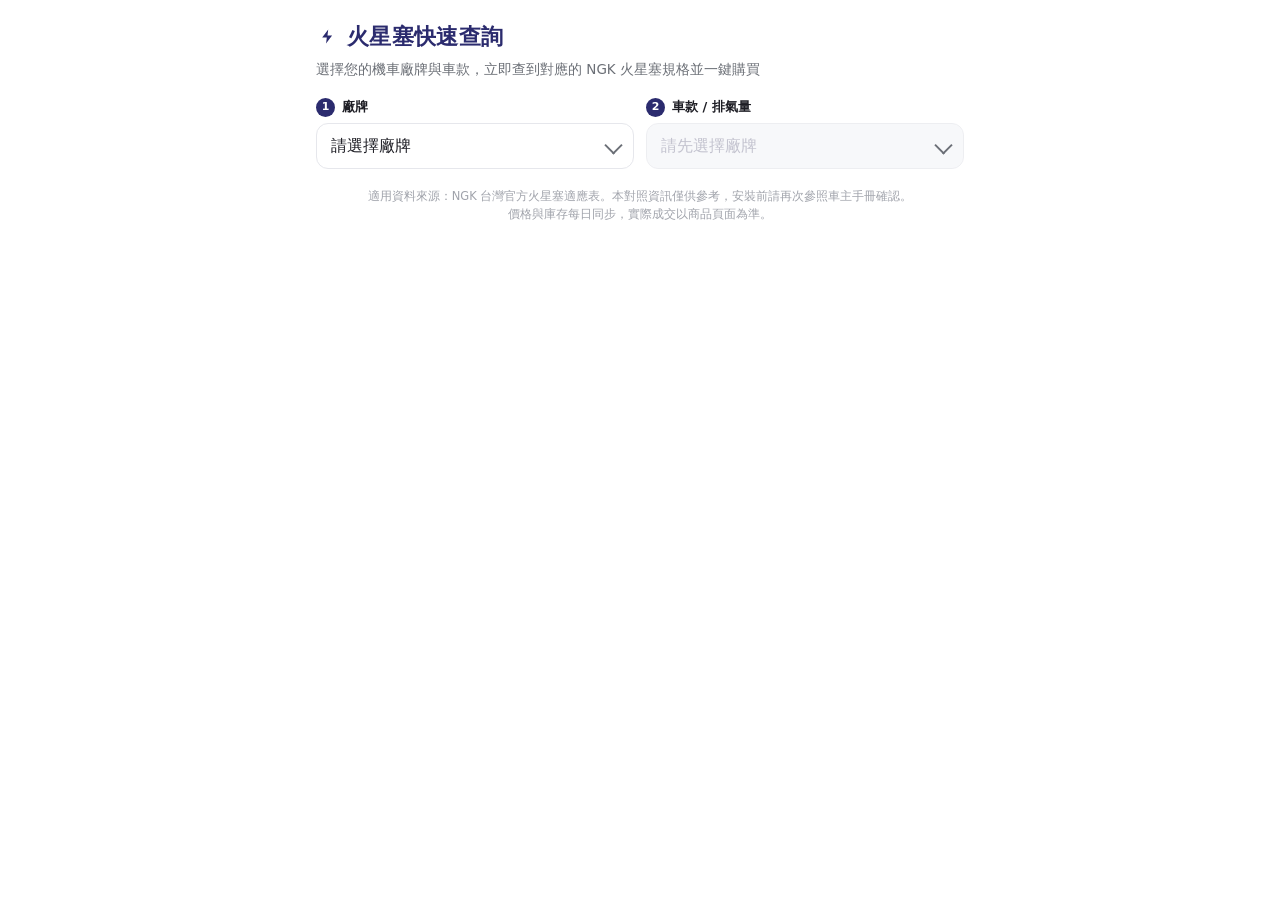
==== index.html @ 1fd30f92 "feat: NGK MotoDX 機車火星塞查詢器 CarMall 開始賣 NGK 火星塞，但沒有適應對照清單。NGK 台灣官網的查詢器背後 是四支無需驗證的 API，可以完整抓下來，比雨刷那次的人工" ====
<!DOCTYPE html>
<html lang="zh-Hant">
<head>
<meta charset="UTF-8" />
<meta name="viewport" content="width=device-width, initial-scale=1, viewport-fit=cover" />
<title>火星塞快速查詢 | CarMall</title>
<meta name="description" content="選擇機車廠牌與車款，立即查到 NGK 原廠與 MotoDX 釕合金火星塞規格並直接購買" />
<link rel="preconnect" href="https://www.carmall.com.tw" />
<link rel="stylesheet" href="styles.css" />
</head>
<body>
<div class="pf" id="pf">
  <header class="pf-head">
    <h1 class="pf-title">火星塞快速查詢</h1>
    <p class="pf-sub">選擇您的機車廠牌與車款，立即查到對應的 NGK 火星塞規格並一鍵購買</p>
  </header>

  <div class="pf-steps">
    <label class="pf-field">
      <span class="pf-label"><i>1</i> 廠牌</span>
      <span class="pf-select">
        <select id="sel-brand" aria-label="選擇機車廠牌">
          <option value="">請選擇廠牌</option>
        </select>
      </span>
    </label>

    <label class="pf-field">
      <span class="pf-label"><i>2</i> 車款 / 排氣量</span>
      <span class="pf-select">
        <select id="sel-model" aria-label="選擇車款" disabled>
          <option value="">請先選擇廠牌</option>
        </select>
      </span>
    </label>

    <label class="pf-field" id="field-year" hidden>
      <span class="pf-label"><i>3</i> 年份</span>
      <span class="pf-select">
        <select id="sel-year" aria-label="選擇年份">
          <option value="">請選擇年份</option>
        </select>
      </span>
    </label>
  </div>

  <div id="result" class="pf-result" hidden></div>

  <p class="pf-foot">
    適用資料來源：NGK 台灣官方火星塞適應表。本對照資訊僅供參考，安裝前請再次參照車主手冊確認。<br>
    價格與庫存每日同步，實際成交以商品頁面為準。
  </p>
</div>

<script src="app.js"></script>
</body>
</html>
---- styles.css ----
:root{
  --navy:#2b2b6e;
  --navy-d:#20204f;
  --ink:#1d1d24;
  --muted:#6b6f76;
  --line:#e6e7ec;
  --bg:#ffffff;
  --soft:#f5f6f9;
  --dx:#bb198b;          /* NGK's own MotoDX accent colour */
  --warn:#b9892b;
  --sale:#d8262d;
  --radius:14px;
  --shadow:0 1px 2px rgba(20,20,40,.04),0 8px 24px rgba(20,20,40,.06);
}
*{box-sizing:border-box}
html,body{margin:0;padding:0}
body{
  font-family:"Noto Sans TC","PingFang TC","Microsoft JhengHei",system-ui,-apple-system,"Segoe UI",Roboto,sans-serif;
  color:var(--ink);
  background:transparent;
  -webkit-font-smoothing:antialiased;
  line-height:1.5;
}
.pf{max-width:680px;margin:0 auto;padding:20px 16px 26px}
/* header */
.pf-head{margin-bottom:18px}
.pf-title{
  font-size:22px;font-weight:800;margin:0;letter-spacing:.3px;
  color:var(--navy);display:flex;align-items:center;gap:9px;
}
.pf-title::before{
  content:"";width:22px;height:22px;flex:0 0 auto;border-radius:6px;
  background:var(--navy);
  -webkit-mask:url("data:image/svg+xml;utf8,<svg xmlns='http://www.w3.org/2000/svg' viewBox='0 0 24 24' fill='white'><path d='M13 2 4.5 13.5H11l-1 8.5 8.5-11.5H12z'/></svg>") center/17px no-repeat;
          mask:url("data:image/svg+xml;utf8,<svg xmlns='http://www.w3.org/2000/svg' viewBox='0 0 24 24' fill='white'><path d='M13 2 4.5 13.5H11l-1 8.5 8.5-11.5H12z'/></svg>") center/17px no-repeat;
}
.pf-sub{margin:6px 0 0;color:var(--muted);font-size:13.5px}
/* steps */
.pf-steps{display:flex;flex-direction:column;gap:12px}
.pf-field{display:flex;flex-direction:column;gap:6px}
.pf-field[hidden]{display:none}
.pf-label{font-size:13px;font-weight:700;color:var(--ink);display:flex;align-items:center;gap:7px}
.pf-label i{
  font-style:normal;width:19px;height:19px;border-radius:50%;
  background:var(--navy);color:#fff;font-size:11px;font-weight:700;
  display:inline-flex;align-items:center;justify-content:center;
}
.pf-select{position:relative;display:block}
.pf-select::after{
  content:"";position:absolute;right:14px;top:50%;width:11px;height:11px;
  transform:translateY(-55%) rotate(45deg);
  border-right:2px solid var(--muted);border-bottom:2px solid var(--muted);
  pointer-events:none;
}
.pf-select select{
  -webkit-appearance:none;-moz-appearance:none;appearance:none;
  width:100%;padding:13px 40px 13px 14px;
  font-size:15.5px;font-family:inherit;color:var(--ink);
  background:var(--bg);border:1.5px solid var(--line);border-radius:12px;
  cursor:pointer;transition:border-color .15s,box-shadow .15s;
}
.pf-select select:hover:not(:disabled){border-color:#c9cbd4}
.pf-select select:focus{outline:none;border-color:var(--navy);box-shadow:0 0 0 3px rgba(43,43,110,.12)}
.pf-select select:disabled{background:var(--soft);color:#aab;cursor:not-allowed}
/* result */
.pf-result{margin-top:18px;animation:rise .25s ease}
@keyframes rise{from{opacity:0;transform:translateY(6px)}to{opacity:1;transform:none}}
.rc{
  border:1.5px solid var(--line);border-radius:var(--radius);
  background:var(--bg);box-shadow:var(--shadow);overflow:hidden;
}
.rc-top{padding:15px 16px;background:linear-gradient(180deg,#fafbfd,#f4f5f9);border-bottom:1px solid var(--line)}
.rc-veh{font-size:14px;font-weight:700;color:var(--navy)}
.rc-veh small{display:block;font-weight:500;color:var(--muted);font-size:12.5px;margin-top:2px}
.rc-body{padding:16px}
/* spec table */
.spec-title{font-size:13px;font-weight:700;margin:0 0 9px}
.spec-wrap{overflow-x:auto;-webkit-overflow-scrolling:touch;margin-bottom:16px}
.spec{width:100%;border-collapse:collapse;font-size:12.5px;white-space:nowrap}
.spec th{
  background:var(--soft);color:var(--muted);font-weight:700;font-size:11.5px;
  padding:8px 10px;text-align:left;border-bottom:1.5px solid var(--line);
}
.spec td{padding:9px 10px;border-bottom:1px solid var(--line);color:var(--ink)}
.spec tr:last-child td{border-bottom:none}
.spec .dx{color:var(--dx);font-weight:800}
/* buy options */
.opt-title{font-size:13px;font-weight:700;color:var(--ink);margin:2px 0 10px}
.opt-title span{font-weight:500;color:var(--muted);font-size:12px}
.opt{
  display:flex;align-items:center;gap:12px;text-decoration:none;color:inherit;
  border:1.5px solid var(--line);border-radius:12px;padding:13px 14px;margin-bottom:10px;
  transition:border-color .15s,box-shadow .15s,transform .05s;background:var(--bg);
}
.opt:hover{border-color:var(--navy);box-shadow:0 4px 14px rgba(43,43,110,.10)}
.opt:active{transform:translateY(1px)}
.opt-main{flex:1;min-width:0}
.opt-name{font-size:14.5px;font-weight:800;color:var(--ink);display:flex;align-items:center;flex-wrap:wrap;gap:6px}
.opt-sub{font-size:12px;color:var(--muted);margin-top:3px}
.opt-right{display:flex;align-items:center;gap:8px;flex:0 0 auto}
.opt-price{text-align:right;line-height:1.15;white-space:nowrap}
.opt-price .unitp{display:block;font-size:11px;font-weight:500;color:var(--muted)}
.opt-price .now{display:block;font-size:18px;font-weight:800;color:var(--navy)}
.opt-right svg{width:18px;height:18px;color:var(--navy)}
.tag{display:inline-block;font-size:11px;font-weight:700;padding:2px 8px;border-radius:999px;vertical-align:middle}
.tag-dx{background:#fbe9f5;color:var(--dx)}
.tag-low{background:#fdecec;color:var(--sale)}
/* notes + empty states */
.note{
  display:flex;gap:8px;align-items:flex-start;font-size:12.5px;color:var(--muted);
  background:var(--soft);border-radius:10px;padding:10px 12px;margin-top:12px;
}
.note svg{width:15px;height:15px;flex:0 0 auto;margin-top:1px;opacity:.7}
.state{text-align:center;padding:18px 10px 10px}
.state .ico{width:42px;height:42px;margin:0 auto 10px;opacity:.55}
.state h3{margin:0 0 6px;font-size:15px;color:var(--ink)}
.state p{margin:0;font-size:13px;color:var(--muted)}
.state .cta{margin-top:14px}
.cta{
  display:flex;align-items:center;justify-content:center;gap:8px;
  width:100%;padding:13px;border-radius:12px;border:none;cursor:pointer;
  background:var(--navy);color:#fff;font-size:15px;font-weight:700;font-family:inherit;
  text-decoration:none;transition:background .15s,transform .05s;
}
.cta:hover{background:var(--navy-d)}
.cta:active{transform:translateY(1px)}
.cta.secondary{background:#fff;color:var(--navy);border:1.5px solid var(--navy)}
.cta.secondary:hover{background:#f3f3fb}
.pf-foot{font-size:11.5px;color:#a0a3ab;text-align:center;margin:18px 0 0;line-height:1.6}
/* desktop */
@media(min-width:560px){
  .pf-steps{flex-direction:row}
  .pf-field{flex:1}
}
/* phone: turn the spec table into stacked rows */
@media(max-width:479px){
  .spec,.spec tbody,.spec tr,.spec td{display:block;width:100%}
  .spec{white-space:normal}
  .spec thead{display:none}
  .spec tr{border:1.5px solid var(--line);border-radius:10px;padding:4px 0;margin-bottom:8px}
  .spec tr:last-child{margin-bottom:0}
  .spec td{
    display:flex;justify-content:space-between;gap:12px;
    border-bottom:1px dashed var(--line);padding:7px 12px;
  }
  .spec tr td:last-child{border-bottom:none}
  .spec td::before{content:attr(data-th);color:var(--muted);font-size:11.5px;flex:0 0 auto}
}
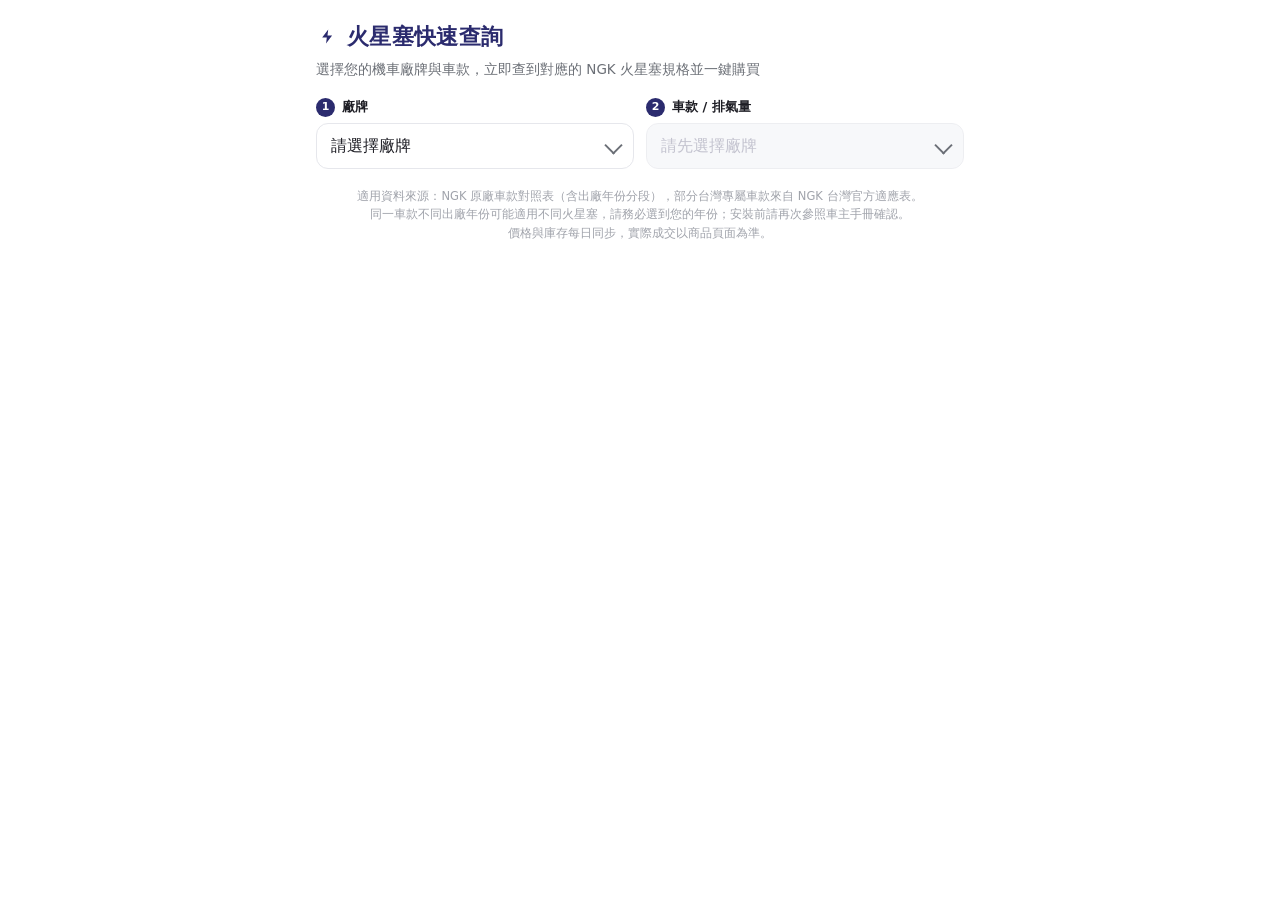
==== commit 52528514: "feat: 以原廠型錄年份為主資料源，修正同車款不同年份給錯料號 NGK 台灣官網 API 對機車幾乎不給年份（214 筆裡 144 筆是空的），所以同一車款 中途換過料號的車只會吐一支：MT-03 " ====
--- a/index.html
+++ b/index.html
@@ -35,10 +35,10 @@
     </label>
 
     <label class="pf-field" id="field-year" hidden>
-      <span class="pf-label"><i>3</i> 年份</span>
+      <span class="pf-label"><i>3</i> 出廠年份</span>
       <span class="pf-select">
-        <select id="sel-year" aria-label="選擇年份">
-          <option value="">請選擇年份</option>
+        <select id="sel-year" aria-label="選擇出廠年份">
+          <option value="">請選擇出廠年份</option>
         </select>
       </span>
     </label>
@@ -47,7 +47,8 @@
   <div id="result" class="pf-result" hidden></div>
 
   <p class="pf-foot">
-    適用資料來源：NGK 台灣官方火星塞適應表。本對照資訊僅供參考，安裝前請再次參照車主手冊確認。<br>
+    適用資料來源：NGK 原廠車款對照表（含出廠年份分段），部分台灣專屬車款來自 NGK 台灣官方適應表。<br>
+    同一車款不同出廠年份可能適用不同火星塞，請務必選到您的年份；安裝前請再次參照車主手冊確認。<br>
     價格與庫存每日同步，實際成交以商品頁面為準。
   </p>
 </div>
--- a/styles.css
+++ b/styles.css
@@ -111,6 +111,10 @@
   background:var(--soft);border-radius:10px;padding:10px 12px;margin-top:12px;
 }
 .note svg{width:15px;height:15px;flex:0 0 auto;margin-top:1px;opacity:.7}
+/* The Taiwan list carries no model years, so its caveat has to read as a caution
+   rather than blend into the grey footnotes it sits next to. */
+.note-warn{background:#fdf4e3;color:#7a5a17}
+.note-warn b{color:#8a5a00}
 .state{text-align:center;padding:18px 10px 10px}
 .state .ico{width:42px;height:42px;margin:0 auto 10px;opacity:.55}
 .state h3{margin:0 0 6px;font-size:15px;color:var(--ink)}
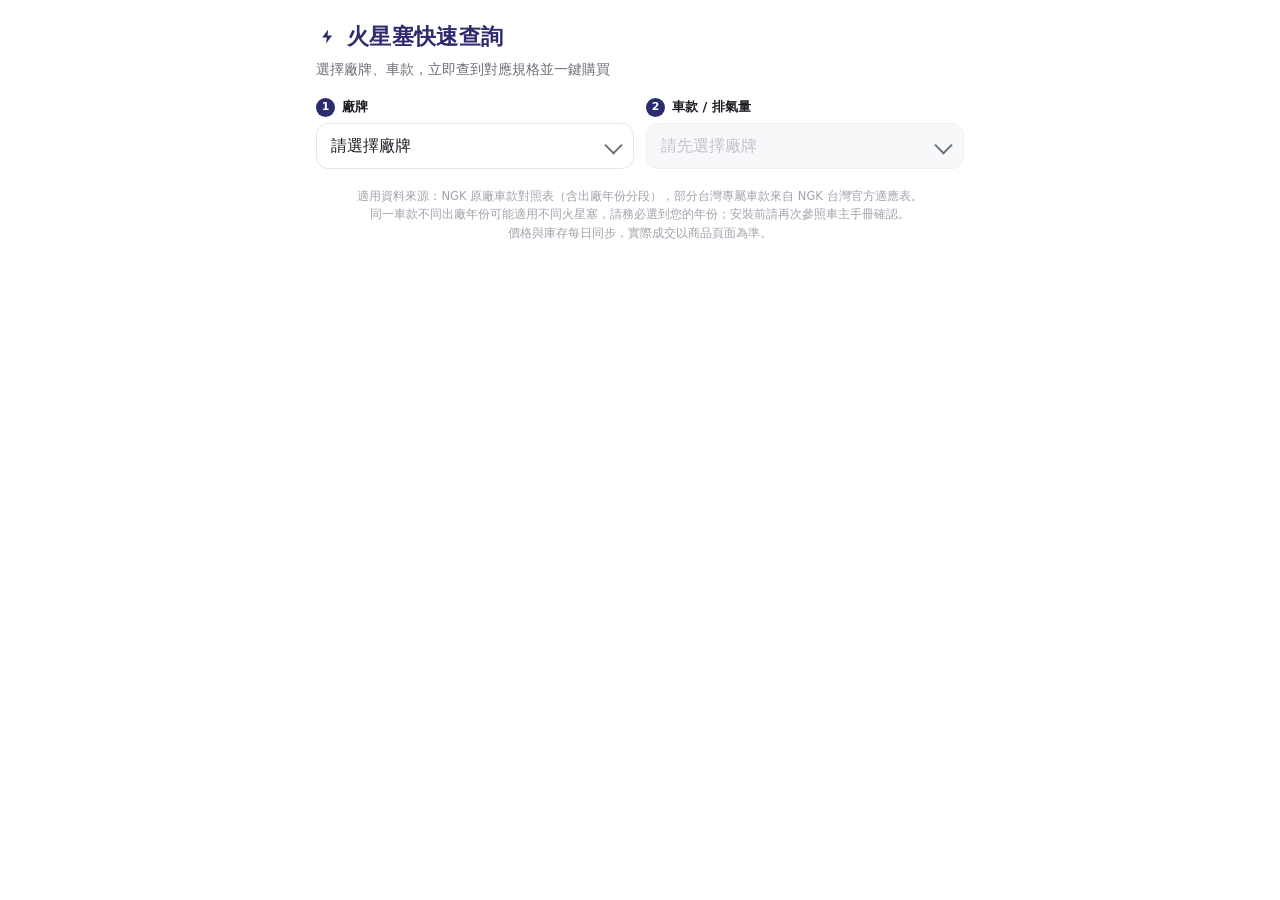
==== commit 45b7c47f: "style: 版面與文案向雨刷查詢器對齊 2026-08-14 Jerry 要求兩個查詢器「品牌加中文與文字內容排版盡量一致」。 兩邊本來就同一套設計系統，這次把飄掉的地方收回來：  - 副標從「選擇" ====
--- a/index.html
+++ b/index.html
@@ -12,7 +12,7 @@
 <div class="pf" id="pf">
   <header class="pf-head">
     <h1 class="pf-title">火星塞快速查詢</h1>
-    <p class="pf-sub">選擇您的機車廠牌與車款，立即查到對應的 NGK 火星塞規格並一鍵購買</p>
+    <p class="pf-sub">選擇廠牌、車款，立即查到對應規格並一鍵購買</p>
   </header>
 
   <div class="pf-steps">
--- a/styles.css
+++ b/styles.css
@@ -95,14 +95,14 @@
 .opt:hover{border-color:var(--navy);box-shadow:0 4px 14px rgba(43,43,110,.10)}
 .opt:active{transform:translateY(1px)}
 .opt-main{flex:1;min-width:0}
-.opt-name{font-size:14.5px;font-weight:800;color:var(--ink);display:flex;align-items:center;flex-wrap:wrap;gap:6px}
+.opt-name{font-size:14px;font-weight:700;color:var(--ink);display:flex;align-items:center;flex-wrap:wrap;gap:6px}
 .opt-sub{font-size:12px;color:var(--muted);margin-top:3px}
 .opt-right{display:flex;align-items:center;gap:8px;flex:0 0 auto}
 .opt-price{text-align:right;line-height:1.15;white-space:nowrap}
 .opt-price .unitp{display:block;font-size:11px;font-weight:500;color:var(--muted)}
 .opt-price .now{display:block;font-size:18px;font-weight:800;color:var(--navy)}
 .opt-right svg{width:18px;height:18px;color:var(--navy)}
-.tag{display:inline-block;font-size:11px;font-weight:700;padding:2px 8px;border-radius:999px;vertical-align:middle}
+.tag{display:inline-block;font-size:11px;font-weight:700;padding:2px 8px;border-radius:999px;vertical-align:middle;margin-left:6px}
 .tag-dx{background:#fbe9f5;color:var(--dx)}
 .tag-low{background:#fdecec;color:var(--sale)}
 /* notes + empty states */
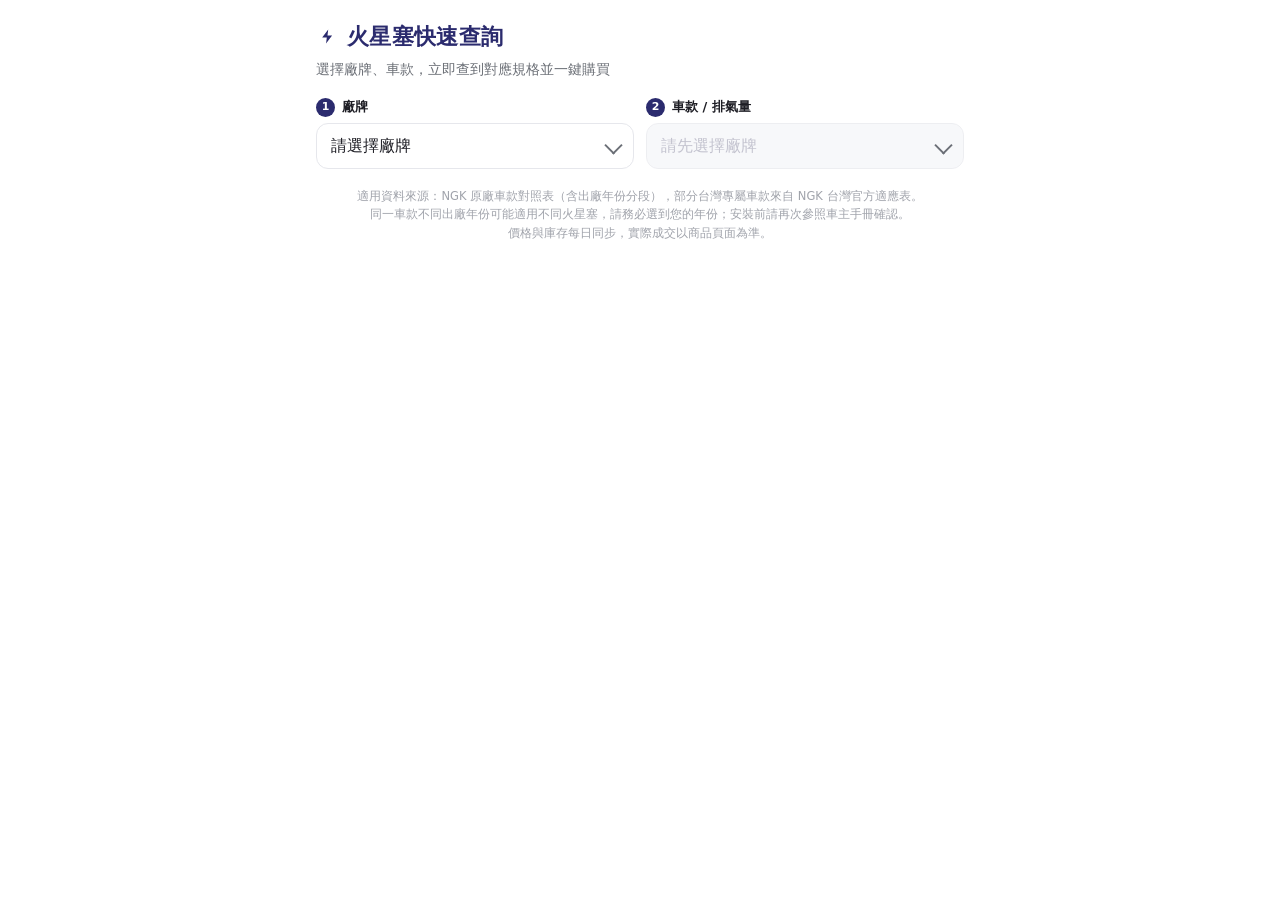
==== commit 146e90c0: "copy: 「機車」統一改成「摩托車」（Jerry 指定） Co-Authored-By: Claude Opus 5.5 <noreply@anthropic.com>" ====
--- a/index.html
+++ b/index.html
@@ -4,12 +4,13 @@
 <meta charset="UTF-8" />
 <meta name="viewport" content="width=device-width, initial-scale=1, viewport-fit=cover" />
 <title>火星塞快速查詢 | CarMall</title>
-<meta name="description" content="選擇機車廠牌與車款，立即查到 NGK 原廠與 MotoDX 釕合金火星塞規格並直接購買" />
+<meta name="description" content="選擇摩托車廠牌與車款，立即查到 NGK 原廠與 MotoDX 釕合金火星塞規格並直接購買" />
 <link rel="preconnect" href="https://www.carmall.com.tw" />
 <link rel="stylesheet" href="styles.css" />
 </head>
 <body>
 <div class="pf" id="pf">
+  <a class="pf-back" id="back-hub" href="https://liquimolytaiwan.github.io/carmall-parts-finder/" hidden>← 換別的商品</a>
   <header class="pf-head">
     <h1 class="pf-title">火星塞快速查詢</h1>
     <p class="pf-sub">選擇廠牌、車款，立即查到對應規格並一鍵購買</p>
@@ -19,7 +20,7 @@
     <label class="pf-field">
       <span class="pf-label"><i>1</i> 廠牌</span>
       <span class="pf-select">
-        <select id="sel-brand" aria-label="選擇機車廠牌">
+        <select id="sel-brand" aria-label="選擇摩托車廠牌">
           <option value="">請選擇廠牌</option>
         </select>
       </span>
--- a/styles.css
+++ b/styles.css
@@ -23,6 +23,10 @@
 }
 .pf{max-width:680px;margin:0 auto;padding:20px 16px 26px}
 /* header */
+/* back to the parts-finder hub — shown only when opened with ?from=hub */
+.pf-back{display:inline-flex;align-items:center;gap:4px;margin:0 0 14px;padding:6px 13px 6px 11px;font-size:13.5px;font-weight:700;color:var(--navy);text-decoration:none;background:var(--soft);border:1px solid var(--line);border-radius:999px}
+.pf-back:hover{border-color:var(--navy)}
+.pf-back[hidden]{display:none}
 .pf-head{margin-bottom:18px}
 .pf-title{
   font-size:22px;font-weight:800;margin:0;letter-spacing:.3px;
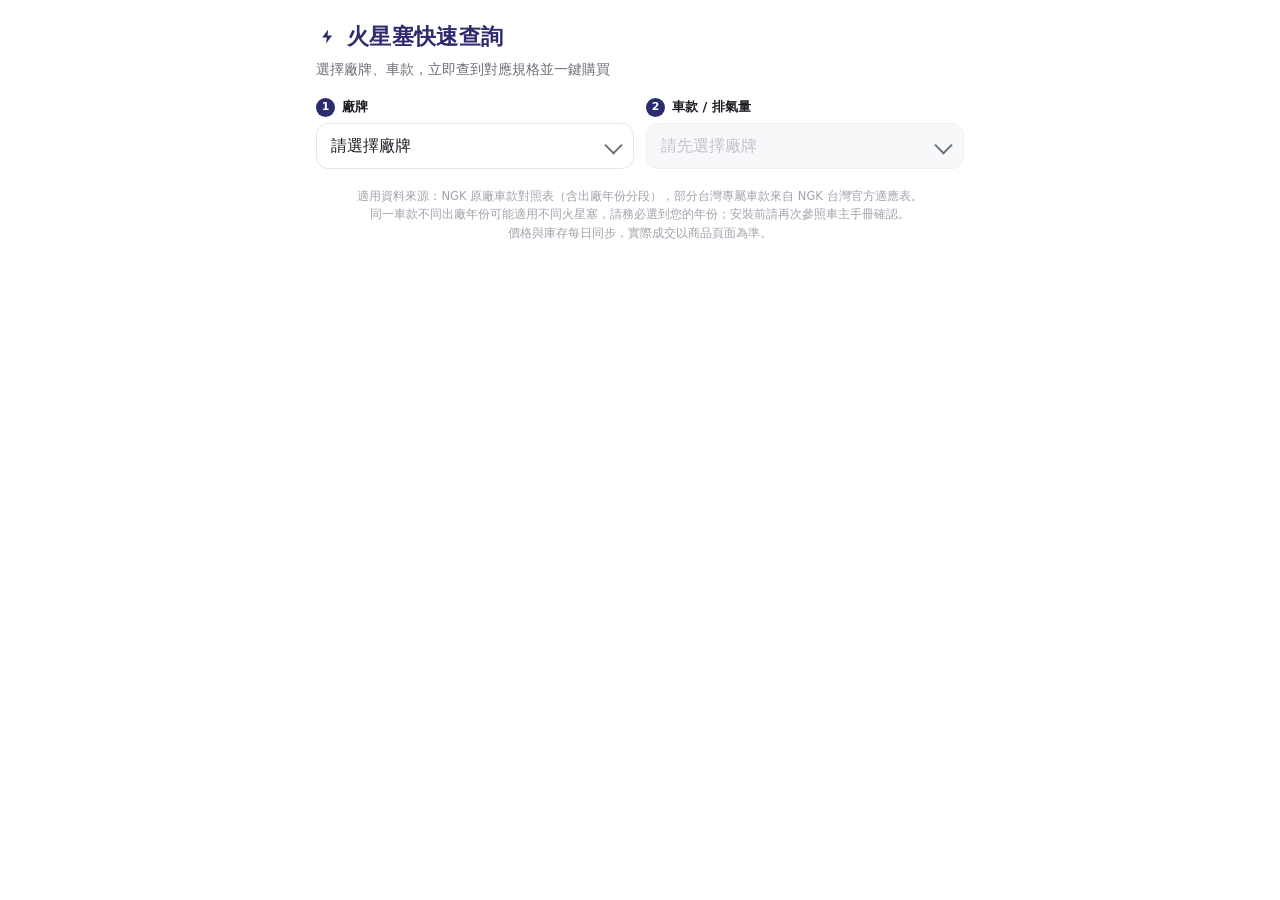
==== commit 4e6d35fb: "feat: 查詢結果可分享（接上共用的 link.js 與新嵌入碼） link.js 從 carmall-parts-finder 的 GitHub Pages async 載入，載不到就照舊、只是沒" ====
--- a/index.html
+++ b/index.html
@@ -55,5 +55,6 @@
 </div>
 
 <script src="app.js"></script>
+<script async src="https://liquimolytaiwan.github.io/carmall-parts-finder/assets/link.js"></script>
 </body>
 </html>
